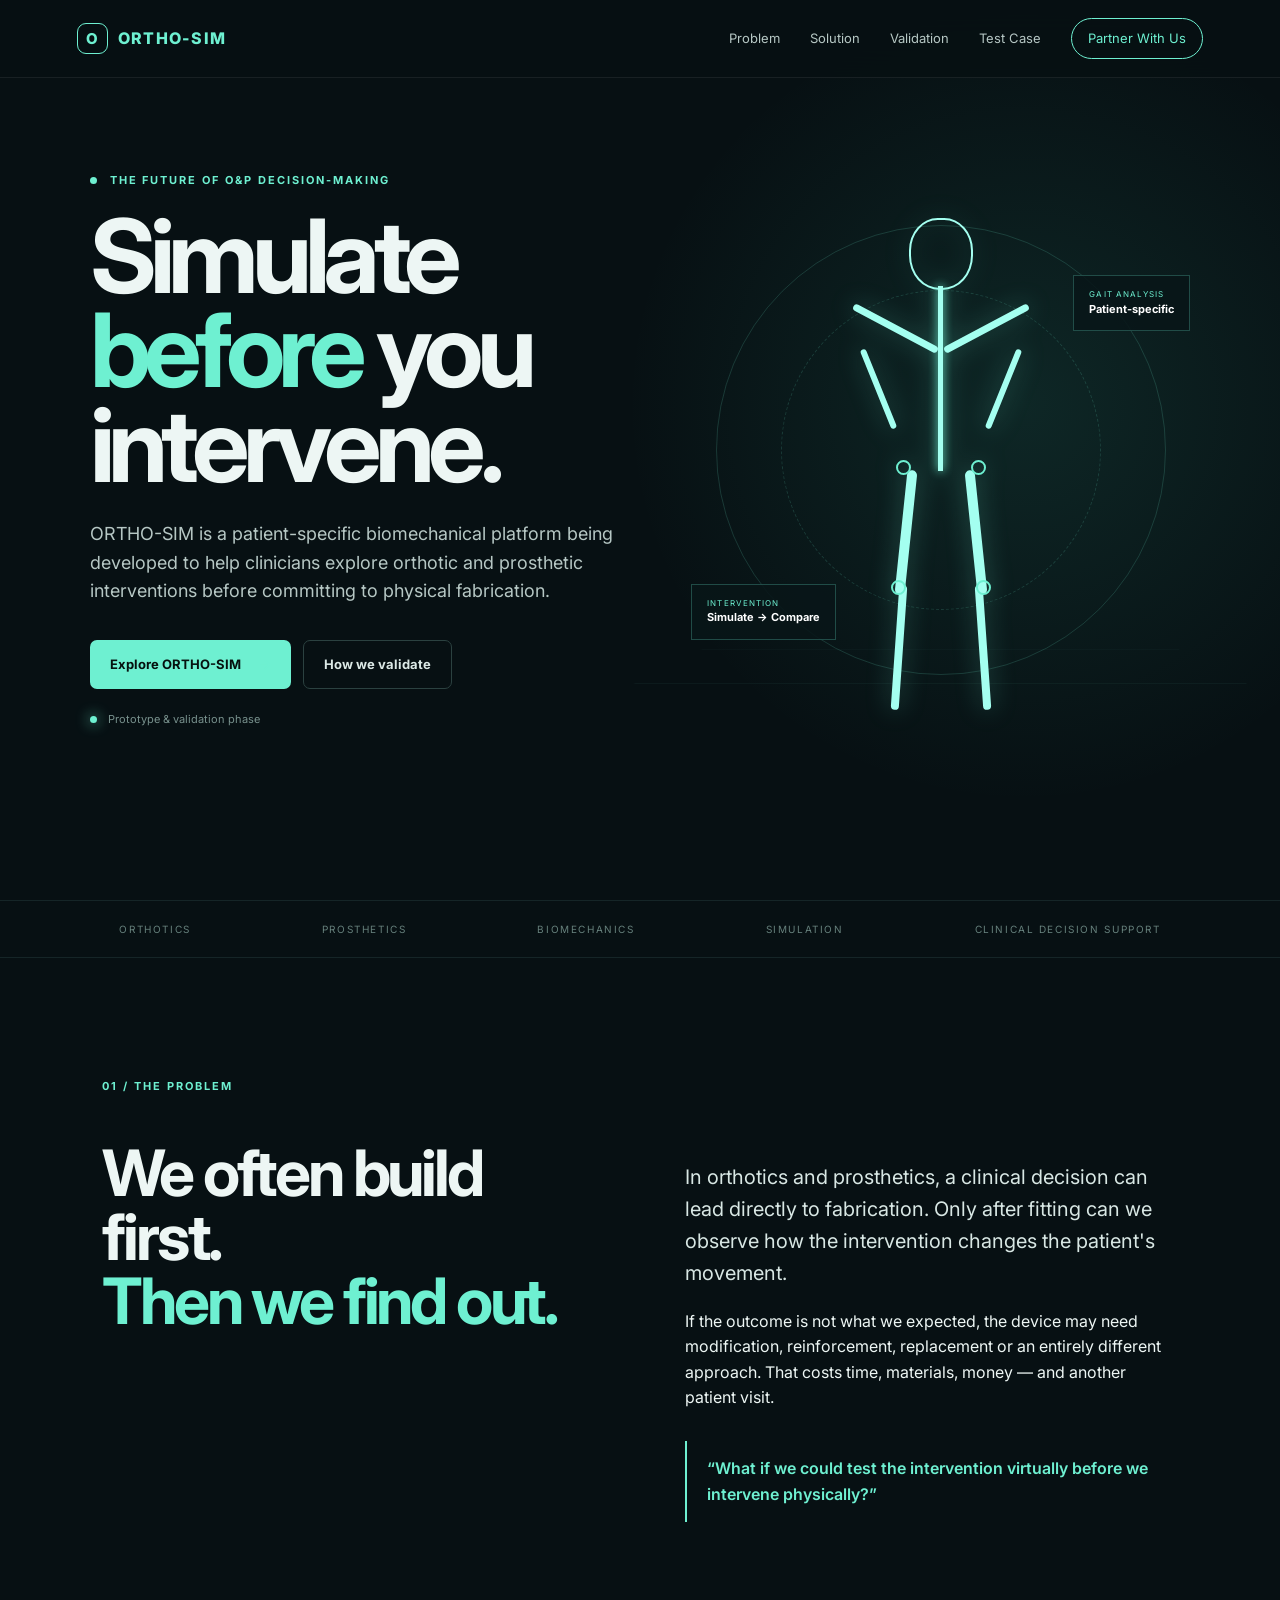
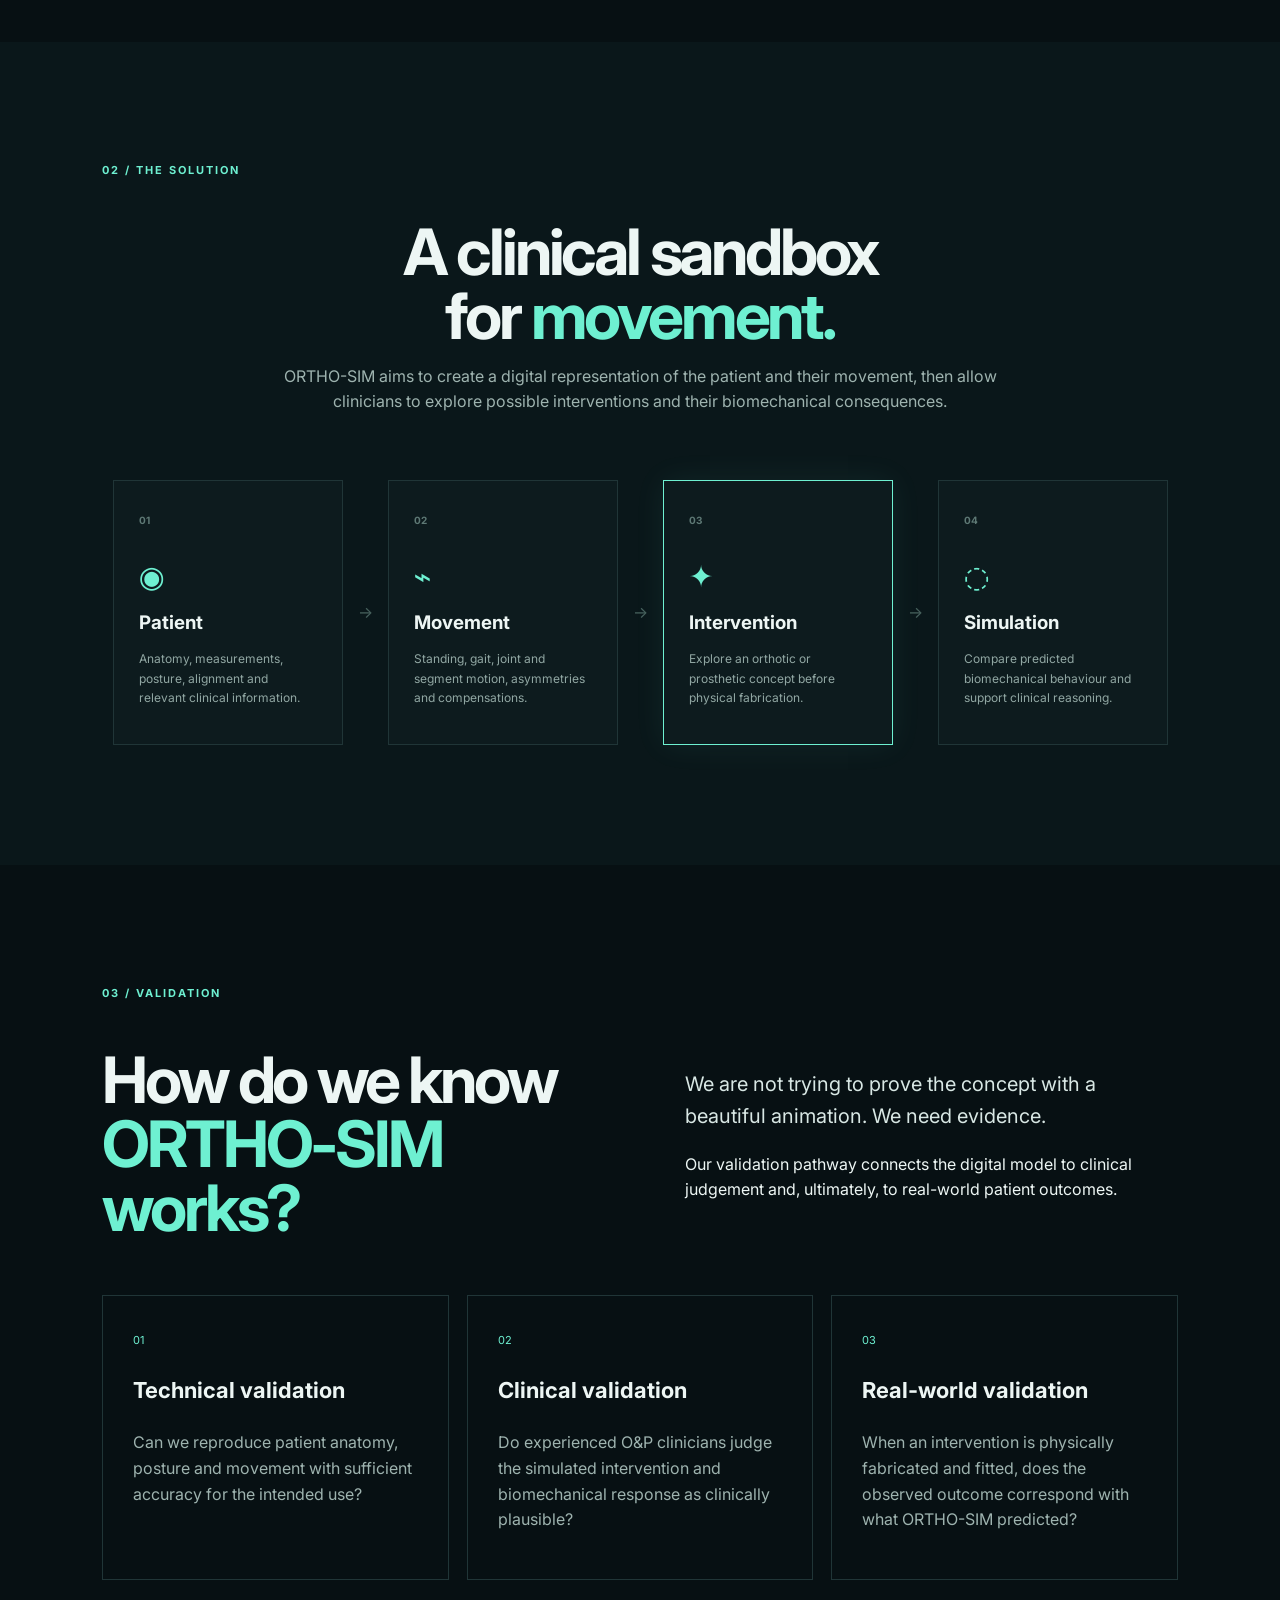
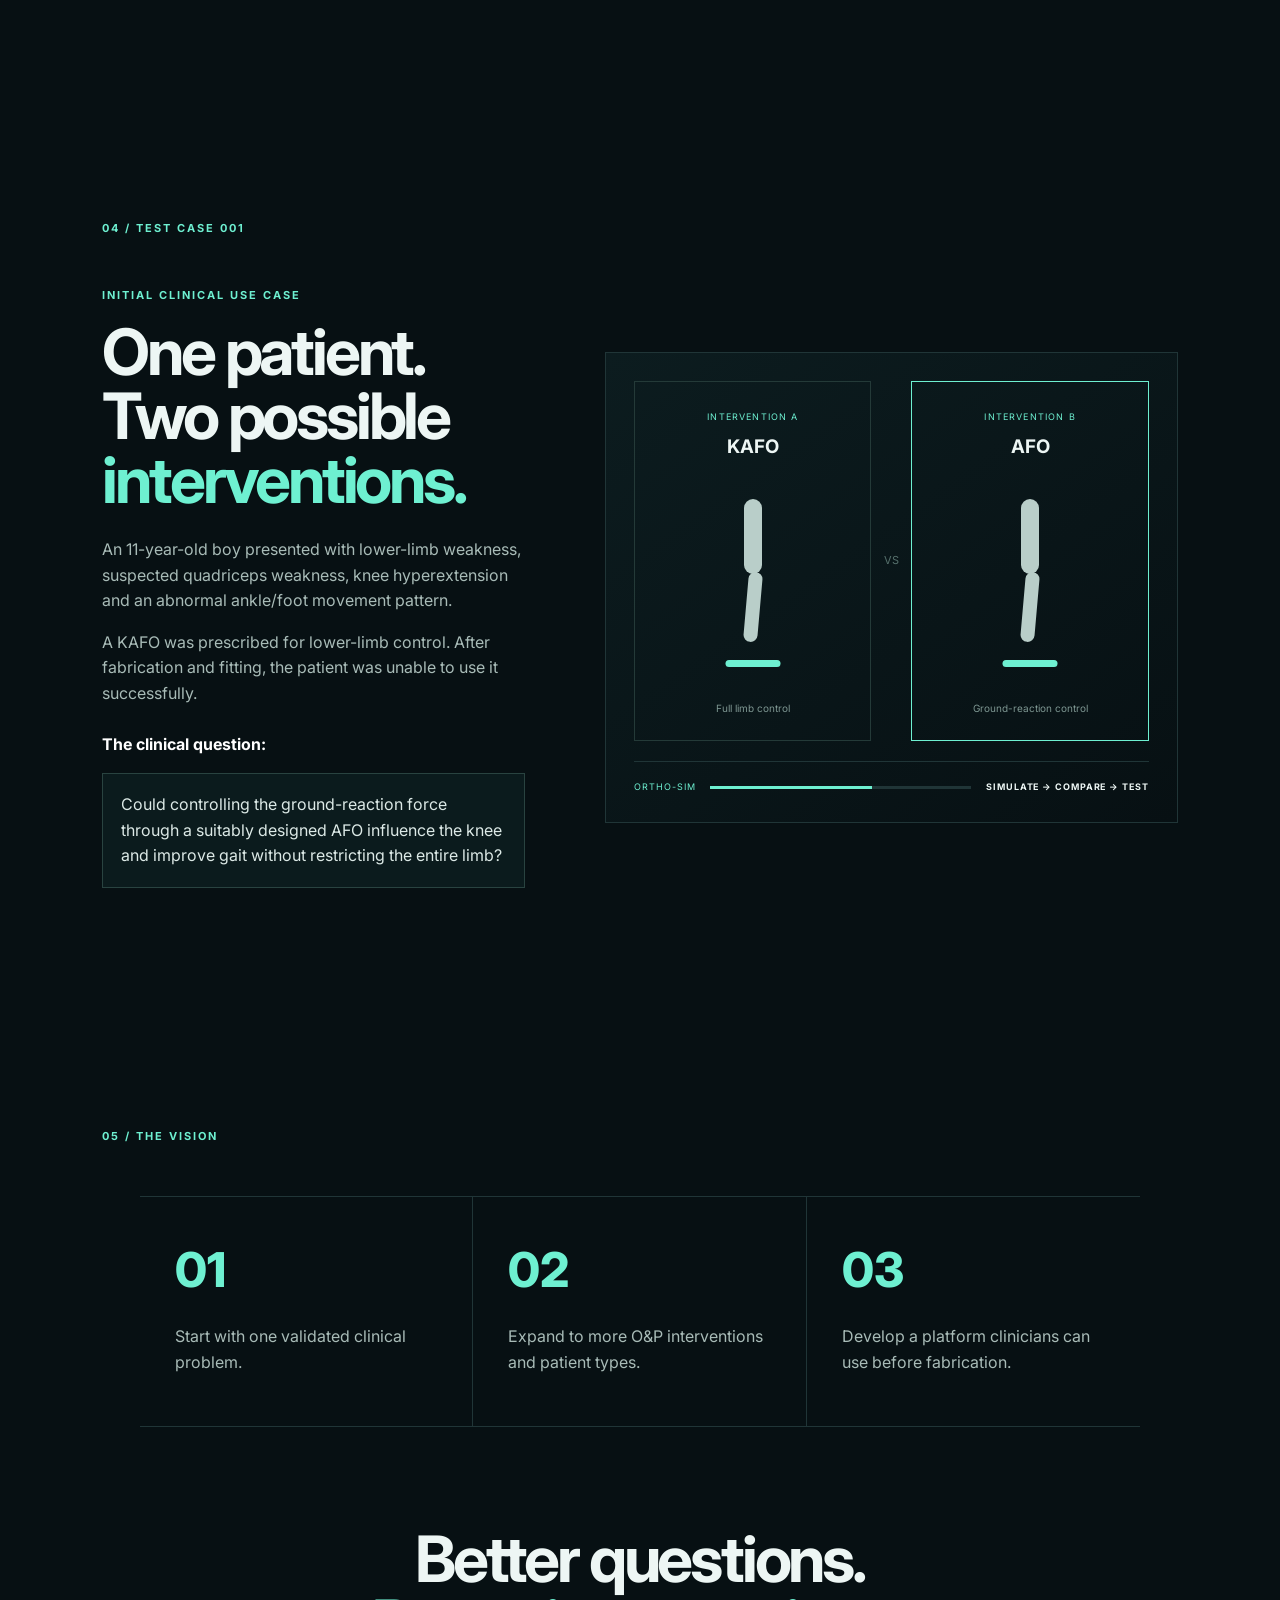
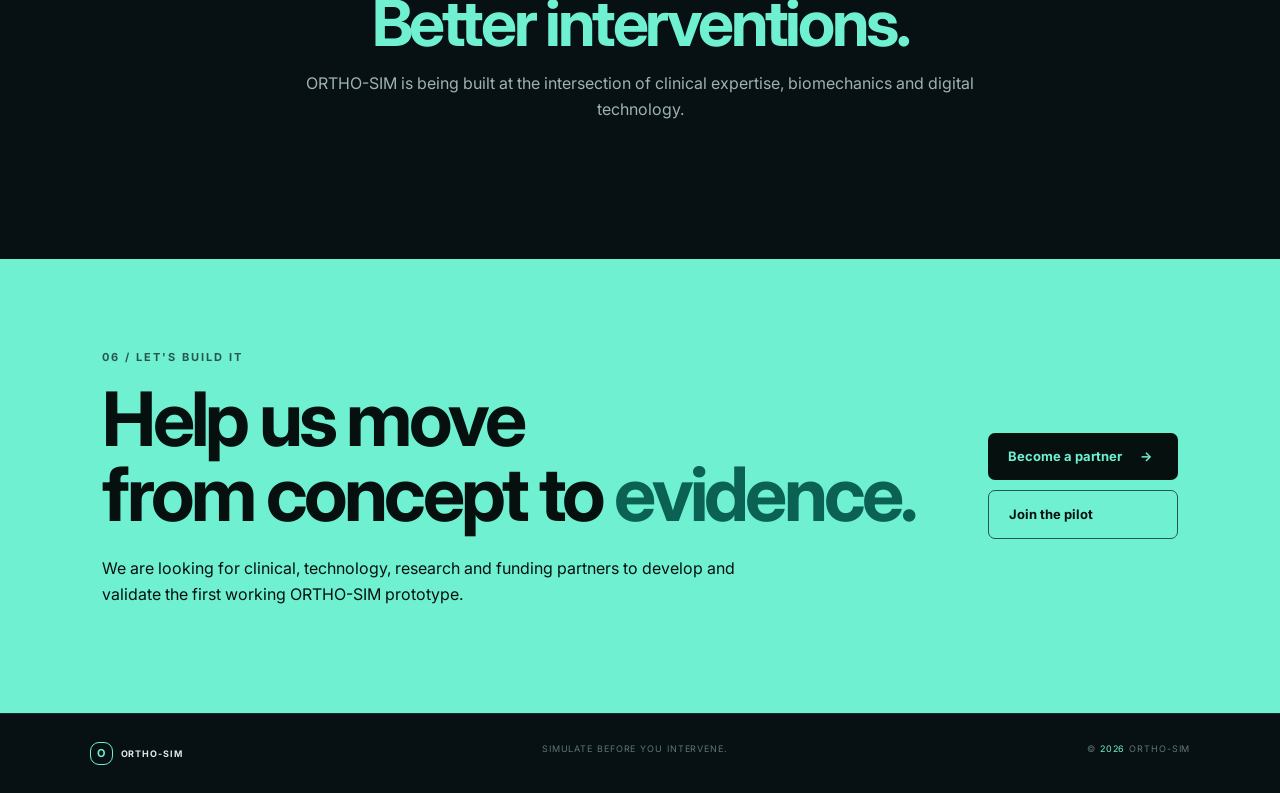
==== index.html @ 78d106e2 "Add files via upload" ====
<!DOCTYPE html>
<html lang="en">
<head>
  <meta charset="UTF-8">
  <meta name="viewport" content="width=device-width, initial-scale=1.0">
  <meta name="description" content="ORTHO-SIM — Simulate Before You Intervene. Patient-specific biomechanical simulation for orthotic and prosthetic decision-making.">
  <title>ORTHO-SIM | Simulate Before You Intervene</title>
  <link rel="preconnect" href="https://fonts.googleapis.com">
  <link rel="preconnect" href="https://fonts.gstatic.com" crossorigin>
  <link href="https://fonts.googleapis.com/css2?family=Inter:wght@400;500;600;700;800&display=swap" rel="stylesheet">
  <link rel="stylesheet" href="style.css">
</head>
<body>
<header class="nav">
  <a class="brand" href="#top" aria-label="ORTHO-SIM home">
    <span class="brand-mark">O</span><span>ORTHO<span class="accent">-SIM</span></span>
  </a>
  <button class="menu" aria-label="Open menu" onclick="document.body.classList.toggle('nav-open')">☰</button>
  <nav>
    <a href="#problem">Problem</a>
    <a href="#solution">Solution</a>
    <a href="#validation">Validation</a>
    <a href="#case">Test Case</a>
    <a class="nav-cta" href="#partner">Partner With Us</a>
  </nav>
</header>

<main id="top">
<section class="hero">
  <div class="hero-grid">
    <div class="hero-copy">
      <div class="eyebrow"><span></span> THE FUTURE OF O&amp;P DECISION-MAKING</div>
      <h1>Simulate<br><em>before</em> you intervene.</h1>
      <p class="hero-lead">ORTHO-SIM is a patient-specific biomechanical platform being developed to help clinicians explore orthotic and prosthetic interventions before committing to physical fabrication.</p>
      <div class="hero-actions">
        <a class="button primary" href="#solution">Explore ORTHO-SIM <span>→</span></a>
        <a class="button ghost" href="#validation">How we validate</a>
      </div>
      <div class="status"><span class="pulse"></span> Prototype &amp; validation phase</div>
    </div>

    <div class="hero-visual">
      <div class="scan-ring ring1"></div><div class="scan-ring ring2"></div>
      <div class="skeleton">
        <div class="skull"></div>
        <div class="spine"></div>
        <div class="bone arm a1"></div><div class="bone arm a2"></div>
        <div class="bone forearm f1"></div><div class="bone forearm f2"></div>
        <div class="bone thigh t1"></div><div class="bone thigh t2"></div>
        <div class="bone shin s1"></div><div class="bone shin s2"></div>
        <div class="joint j1"></div><div class="joint j2"></div><div class="joint j3"></div><div class="joint j4"></div>
      </div>
      <div class="data-card card-top"><span>GAIT ANALYSIS</span><strong>Patient-specific</strong></div>
      <div class="data-card card-bottom"><span>INTERVENTION</span><strong>Simulate → Compare</strong></div>
      <div class="grid-floor"></div>
    </div>
  </div>
</section>

<section class="ticker">
  <div>ORTHOTICS</div><div>PROSTHETICS</div><div>BIOMECHANICS</div><div>SIMULATION</div><div>CLINICAL DECISION SUPPORT</div>
</section>

<section class="section" id="problem">
  <div class="section-tag">01 / THE PROBLEM</div>
  <div class="split">
    <div><h2>We often build first.<br><span>Then we find out.</span></h2></div>
    <div>
      <p class="large">In orthotics and prosthetics, a clinical decision can lead directly to fabrication. Only after fitting can we observe how the intervention changes the patient's movement.</p>
      <p>If the outcome is not what we expected, the device may need modification, reinforcement, replacement or an entirely different approach. That costs time, materials, money — and another patient visit.</p>
      <div class="quote">“What if we could test the intervention virtually before we intervene physically?”</div>
    </div>
  </div>
</section>

<section class="section dark" id="solution">
  <div class="section-tag">02 / THE SOLUTION</div>
  <div class="center-head">
    <h2>A clinical sandbox<br>for <span>movement.</span></h2>
    <p>ORTHO-SIM aims to create a digital representation of the patient and their movement, then allow clinicians to explore possible interventions and their biomechanical consequences.</p>
  </div>
  <div class="process">
    <div class="process-card"><b>01</b><div class="icon">◉</div><h3>Patient</h3><p>Anatomy, measurements, posture, alignment and relevant clinical information.</p></div>
    <div class="arrow">→</div>
    <div class="process-card"><b>02</b><div class="icon">⌁</div><h3>Movement</h3><p>Standing, gait, joint and segment motion, asymmetries and compensations.</p></div>
    <div class="arrow">→</div>
    <div class="process-card highlight"><b>03</b><div class="icon">✦</div><h3>Intervention</h3><p>Explore an orthotic or prosthetic concept before physical fabrication.</p></div>
    <div class="arrow">→</div>
    <div class="process-card"><b>04</b><div class="icon">◌</div><h3>Simulation</h3><p>Compare predicted biomechanical behaviour and support clinical reasoning.</p></div>
  </div>
</section>

<section class="section" id="validation">
  <div class="section-tag">03 / VALIDATION</div>
  <div class="split validation-intro">
    <div><h2>How do we know<br><span>ORTHO-SIM works?</span></h2></div>
    <div><p class="large">We are not trying to prove the concept with a beautiful animation. We need evidence.</p><p>Our validation pathway connects the digital model to clinical judgement and, ultimately, to real-world patient outcomes.</p></div>
  </div>
  <div class="validation-grid">
    <div class="v-card"><span>01</span><h3>Technical validation</h3><p>Can we reproduce patient anatomy, posture and movement with sufficient accuracy for the intended use?</p></div>
    <div class="v-card"><span>02</span><h3>Clinical validation</h3><p>Do experienced O&amp;P clinicians judge the simulated intervention and biomechanical response as clinically plausible?</p></div>
    <div class="v-card"><span>03</span><h3>Real-world validation</h3><p>When an intervention is physically fabricated and fitted, does the observed outcome correspond with what ORTHO-SIM predicted?</p></div>
  </div>
</section>

<section class="section case" id="case">
  <div class="section-tag">04 / TEST CASE 001</div>
  <div class="case-layout">
    <div class="case-copy">
      <div class="case-label">INITIAL CLINICAL USE CASE</div>
      <h2>One patient.<br>Two possible<br><span>interventions.</span></h2>
      <p>An 11-year-old boy presented with lower-limb weakness, suspected quadriceps weakness, knee hyperextension and an abnormal ankle/foot movement pattern.</p>
      <p>A KAFO was prescribed for lower-limb control. After fabrication and fitting, the patient was unable to use it successfully.</p>
      <p class="strong">The clinical question:</p>
      <div class="case-question">Could controlling the ground-reaction force through a suitably designed AFO influence the knee and improve gait without restricting the entire limb?</div>
    </div>
    <div class="case-visual">
      <div class="compare">
        <div class="compare-col"><span>INTERVENTION A</span><h3>KAFO</h3><div class="leg diagram"><i></i><b></b><em></em></div><small>Full limb control</small></div>
        <div class="vs">VS</div>
        <div class="compare-col active"><span>INTERVENTION B</span><h3>AFO</h3><div class="leg diagram"><i></i><b></b><em></em></div><small>Ground-reaction control</small></div>
      </div>
      <div class="sim-bar"><span>ORTHO-SIM</span><div><i></i></div><strong>SIMULATE → COMPARE → TEST</strong></div>
    </div>
  </div>
</section>

<section class="section future">
  <div class="section-tag">05 / THE VISION</div>
  <div class="vision-box">
    <div><div class="big-number">01</div><p>Start with one validated clinical problem.</p></div>
    <div><div class="big-number">02</div><p>Expand to more O&amp;P interventions and patient types.</p></div>
    <div><div class="big-number">03</div><p>Develop a platform clinicians can use before fabrication.</p></div>
  </div>
  <div class="center-head final-head">
    <h2>Better questions.<br><span>Better interventions.</span></h2>
    <p>ORTHO-SIM is being built at the intersection of clinical expertise, biomechanics and digital technology.</p>
  </div>
</section>

<section class="partner" id="partner">
  <div class="partner-inner">
    <div>
      <div class="section-tag">06 / LET'S BUILD IT</div>
      <h2>Help us move<br>from concept to <span>evidence.</span></h2>
      <p>We are looking for clinical, technology, research and funding partners to develop and validate the first working ORTHO-SIM prototype.</p>
    </div>
    <div class="partner-actions">
      <a class="button primary" href="mailto:hello@orthosim.co.za">Become a partner <span>→</span></a>
      <a class="button light" href="mailto:hello@orthosim.co.za?subject=ORTHO-SIM%20Pilot%20Interest">Join the pilot</a>
    </div>
  </div>
</section>
</main>

<footer>
  <div class="footer-brand"><span class="brand-mark">O</span> ORTHO-SIM</div>
  <div>SIMULATE BEFORE YOU INTERVENE.</div>
  <div>© <span id="year"></span> ORTHO-SIM</div>
</footer>

<script>
  document.getElementById('year').textContent = new Date().getFullYear();
  document.querySelectorAll('nav a').forEach(a => a.addEventListener('click', () => document.body.classList.remove('nav-open')));
</script>
</body>
</html>
---- style.css ----
*{box-sizing:border-box}html{scroll-behavior:smooth}body{margin:0;background:#071013;color:#edf6f4;font-family:Inter,system-ui,sans-serif;line-height:1.6}a{color:inherit;text-decoration:none}.nav{position:fixed;z-index:20;top:0;left:0;right:0;height:78px;padding:0 6vw;display:flex;align-items:center;justify-content:space-between;background:rgba(7,16,19,.82);backdrop-filter:blur(18px);border-bottom:1px solid rgba(255,255,255,.07)}.brand{display:flex;gap:10px;align-items:center;font-weight:800;letter-spacing:.08em}.brand-mark{display:grid;place-items:center;width:31px;height:31px;border:1px solid #6ef0d1;border-radius:9px;color:#6ef0d1;font-size:15px}.accent,span{color:#6ef0d1}.nav nav{display:flex;align-items:center;gap:30px;font-size:13px;color:#b6c7c4}.nav nav a:hover{color:#fff}.nav-cta{border:1px solid #6ef0d1;border-radius:99px;padding:9px 16px;color:#6ef0d1!important}.menu{display:none;background:none;border:0;color:white;font-size:25px}.hero{min-height:100vh;padding:150px 7vw 90px;position:relative;overflow:hidden;background:radial-gradient(circle at 80% 45%,rgba(65,205,175,.12),transparent 35%),#071013}.hero-grid{max-width:1250px;margin:auto;display:grid;grid-template-columns:1.05fr .95fr;align-items:center;gap:50px}.eyebrow,.section-tag,.case-label{font-size:11px;letter-spacing:.18em;color:#6ef0d1;font-weight:700}.eyebrow span{display:inline-block;width:7px;height:7px;border-radius:50%;background:#6ef0d1;margin-right:8px}.hero h1{font-size:clamp(54px,8vw,105px);line-height:.92;letter-spacing:-.065em;margin:20px 0 28px}.hero h1 em{font-style:normal;color:#6ef0d1}.hero-lead{font-size:18px;color:#b6c7c4;max-width:620px}.hero-actions{display:flex;gap:12px;flex-wrap:wrap;margin:34px 0 22px}.button{display:inline-flex;gap:18px;align-items:center;padding:13px 20px;border-radius:7px;font-weight:700;font-size:13px}.button.primary{background:#6ef0d1;color:#06110f}.button.ghost{border:1px solid #2b4140;color:#dce9e6}.button.light{border:1px solid rgba(255,255,255,.25);color:white}.status{font-size:11px;color:#78918d}.pulse{display:inline-block;width:7px;height:7px;background:#6ef0d1;border-radius:50%;margin-right:8px;box-shadow:0 0 14px #6ef0d1}.hero-visual{height:600px;position:relative;display:grid;place-items:center}.scan-ring{position:absolute;border:1px solid rgba(110,240,209,.16);border-radius:50%;aspect-ratio:1}.ring1{width:450px}.ring2{width:320px;border-style:dashed}.grid-floor{position:absolute;bottom:35px;width:100%;height:120px;background:linear-gradient(90deg,transparent 49.5%,rgba(110,240,209,.09) 50%,transparent 50.5%),linear-gradient(rgba(110,240,209,.09) 1px,transparent 1px);background-size:50px 50px;transform:perspective(180px) rotateX(55deg);opacity:.45}.skeleton{width:210px;height:480px;position:relative;z-index:2;filter:drop-shadow(0 0 12px rgba(110,240,209,.3))}.skull{position:absolute;width:64px;height:72px;border:2px solid #a4fff0;border-radius:45% 45% 48% 48%;left:73px;top:8px}.spine{position:absolute;left:102px;top:76px;height:185px;width:5px;background:#a4fff0;box-shadow:0 0 10px #6ef0d1}.bone{position:absolute;background:#a4fff0;border-radius:99px}.arm{height:7px;width:95px;top:115px}.a1{left:12px;transform:rotate(28deg)}.a2{right:12px;transform:rotate(-28deg)}.forearm{height:6px;width:85px;top:176px}.f1{left:0;transform:rotate(68deg)}.f2{right:0;transform:rotate(-68deg)}.thigh{height:125px;width:10px;top:260px}.t1{left:65px;transform:rotate(6deg)}.t2{right:65px;transform:rotate(-6deg)}.shin{height:125px;width:8px;top:375px}.s1{left:59px;transform:rotate(4deg)}.s2{right:59px;transform:rotate(-4deg)}.joint{position:absolute;width:15px;height:15px;border:2px solid #6ef0d1;border-radius:50%}.j1{top:250px;left:60px}.j2{top:250px;right:60px}.j3{top:370px;left:55px}.j4{top:370px;right:55px}.data-card{position:absolute;z-index:4;padding:12px 15px;background:rgba(8,22,24,.88);border:1px solid rgba(110,240,209,.25);font-size:9px;letter-spacing:.12em}.data-card span{display:block;font-size:8px}.data-card strong{font-size:11px;letter-spacing:0;color:#fff}.card-top{right:0;top:125px}.card-bottom{left:0;bottom:110px}.ticker{display:flex;justify-content:space-around;gap:20px;padding:20px 5vw;border-top:1px solid #152527;border-bottom:1px solid #152527;color:#66807c;font-size:10px;letter-spacing:.16em}.section{padding:120px 8vw;max-width:1450px;margin:auto}.section.dark{max-width:none;background:#0a171a}.split{max-width:1200px;margin:45px auto 0;display:grid;grid-template-columns:1fr 1fr;gap:90px}.section h2{font-size:clamp(43px,5vw,75px);line-height:1;letter-spacing:-.05em;margin:0}.section h2 span,.center-head h2 span,.case h2 span,.final-head h2 span{color:#6ef0d1}.large{font-size:20px;color:#d8e7e4}.quote{border-left:2px solid #6ef0d1;padding:15px 20px;margin-top:30px;color:#6ef0d1;font-weight:600}.center-head{text-align:center;max-width:750px;margin:40px auto 65px}.center-head p{color:#9eb3af}.process{max-width:1250px;margin:auto;display:flex;align-items:stretch;justify-content:center}.process-card{width:230px;padding:25px;border:1px solid #203537;background:#0d1b1e;position:relative}.process-card.highlight{border-color:#6ef0d1;box-shadow:0 0 30px rgba(110,240,209,.07)}.process-card>b{font-size:10px;color:#5e7975}.process-card .icon{font-size:30px;color:#6ef0d1;margin:20px 0 8px}.process-card h3{margin:0}.process-card p{font-size:12px;color:#91a7a3}.arrow{display:grid;place-items:center;width:45px;color:#48625e}.validation-intro{margin-bottom:55px}.validation-grid{max-width:1200px;margin:auto;display:grid;grid-template-columns:repeat(3,1fr);gap:18px}.v-card{padding:30px;border:1px solid #203537;min-height:230px}.v-card>span{font-size:11px}.v-card h3{font-size:22px}.v-card p{color:#9eb3af}.case{background:#071013;max-width:none}.case-layout{max-width:1200px;margin:50px auto 0;display:grid;grid-template-columns:.85fr 1.15fr;gap:80px;align-items:center}.case-copy h2{margin:15px 0 25px}.case-copy p{color:#a8bbb7}.case-copy .strong{color:#fff;font-weight:700;margin-top:25px}.case-question{padding:18px;border:1px solid #294340;background:#0b1b1d;color:#dce9e6}.case-visual{border:1px solid #203537;padding:28px;background:linear-gradient(145deg,#0c1c1f,#071013)}.compare{display:grid;grid-template-columns:1fr 40px 1fr;align-items:center;text-align:center}.compare-col{padding:20px;border:1px solid #243a38}.compare-col.active{border-color:#6ef0d1}.compare-col>span{font-size:9px;letter-spacing:.13em}.compare-col h3{margin:5px 0 12px}.compare-col small{color:#7e9792;font-size:10px}.vs{color:#56706c;font-size:11px}.diagram{height:220px;position:relative}.diagram i,.diagram b,.diagram em{position:absolute;display:block;background:#b9cec9;border-radius:10px}.diagram i{width:18px;height:75px;left:50%;top:25px;transform:translateX(-50%)}.diagram b{width:14px;height:70px;left:50%;top:98px;transform:translateX(-50%) rotate(5deg)}.diagram em{width:55px;height:7px;left:50%;bottom:27px;transform:translateX(-50%);background:#6ef0d1}.sim-bar{margin-top:20px;border-top:1px solid #203537;padding-top:18px;display:grid;grid-template-columns:auto 1fr auto;gap:15px;align-items:center;font-size:9px;letter-spacing:.1em}.sim-bar div{height:3px;background:#203537}.sim-bar div i{display:block;width:62%;height:100%;background:#6ef0d1}.vision-box{max-width:1000px;margin:50px auto 100px;display:grid;grid-template-columns:repeat(3,1fr);border-top:1px solid #203537;border-bottom:1px solid #203537}.vision-box>div{padding:35px;border-right:1px solid #203537}.vision-box>div:last-child{border:0}.big-number{font-size:48px;color:#6ef0d1;font-weight:800}.vision-box p{color:#a8bbb7}.final-head{margin-bottom:0}.partner{padding:90px 8vw;background:#6ef0d1;color:#06110f}.partner-inner{max-width:1150px;margin:auto;display:flex;justify-content:space-between;align-items:center;gap:60px}.partner .section-tag{color:#28564d}.partner h2{font-size:clamp(45px,6vw,75px);line-height:1;margin:15px 0 25px;letter-spacing:-.05em}.partner h2 span{color:#0b6153}.partner p{max-width:650px}.partner-actions{display:flex;flex-direction:column;gap:10px;min-width:190px}.partner .primary{background:#06110f;color:#6ef0d1}.partner .light{border-color:#28564d;color:#06110f}footer{padding:28px 7vw;display:flex;justify-content:space-between;color:#5e7773;font-size:9px;letter-spacing:.1em;border-top:1px solid #17282a}.footer-brand{color:#dce9e6;font-weight:700;display:flex;align-items:center;gap:8px}.footer-brand .brand-mark{width:23px;height:23px;font-size:11px}@media(max-width:900px){.nav nav{display:none}.menu{display:block}.nav-open nav{display:flex;position:absolute;top:78px;left:0;right:0;background:#071013;padding:25px;flex-direction:column}.hero-grid,.split,.case-layout{grid-template-columns:1fr}.hero-visual{height:500px}.process{flex-wrap:wrap}.arrow{height:30px}.validation-grid{grid-template-columns:1fr}.partner-inner{flex-direction:column;align-items:flex-start}.vision-box{grid-template-columns:1fr}.vision-box>div{border-right:0;border-bottom:1px solid #203537}.ticker{flex-wrap:wrap}.section{padding:85px 7vw}}@media(max-width:500px){.hero{padding-left:6vw;padding-right:6vw}.hero h1{font-size:58px}.hero-visual{transform:scale(.8);margin:-30px}.process-card{width:100%}.arrow{width:100%}.compare{grid-template-columns:1fr}.vs{padding:10px}.sim-bar{grid-template-columns:1fr}.footer{flex-direction:column;gap:12px}footer{flex-direction:column;gap:12px}}
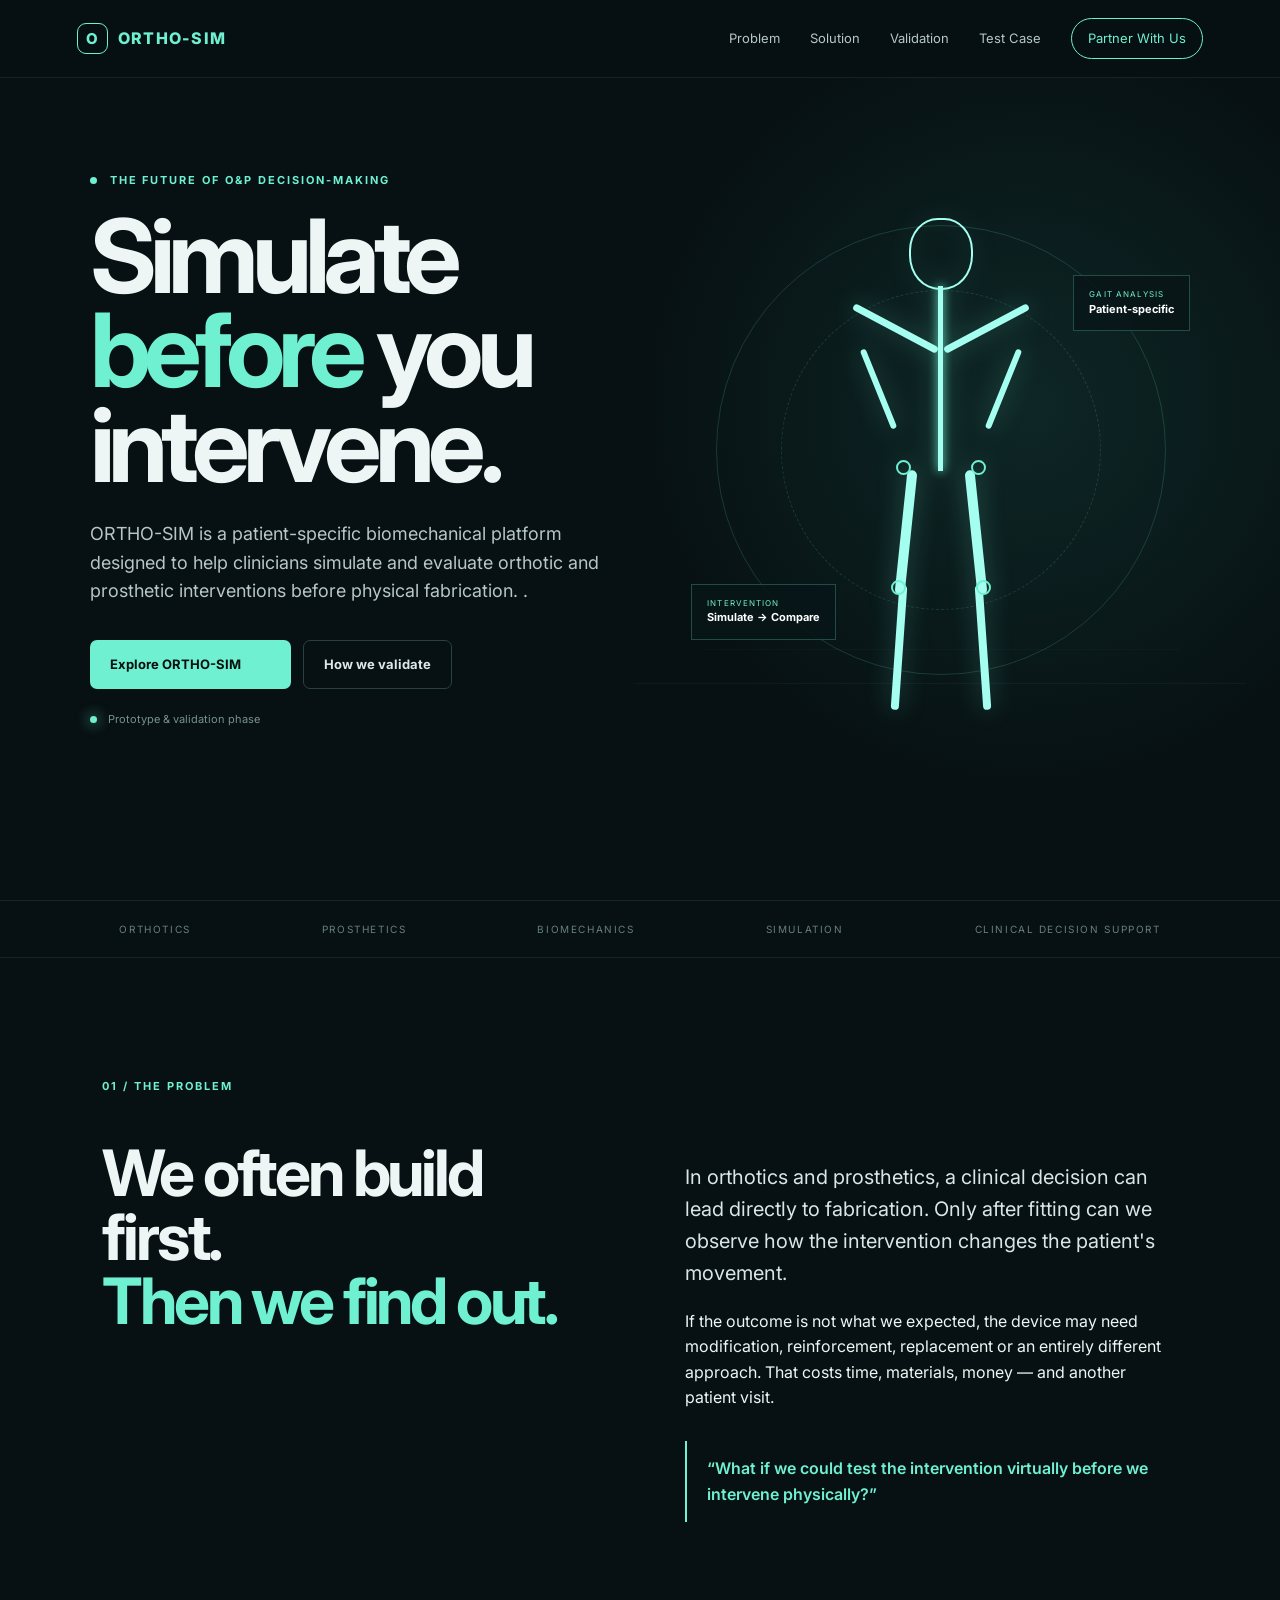
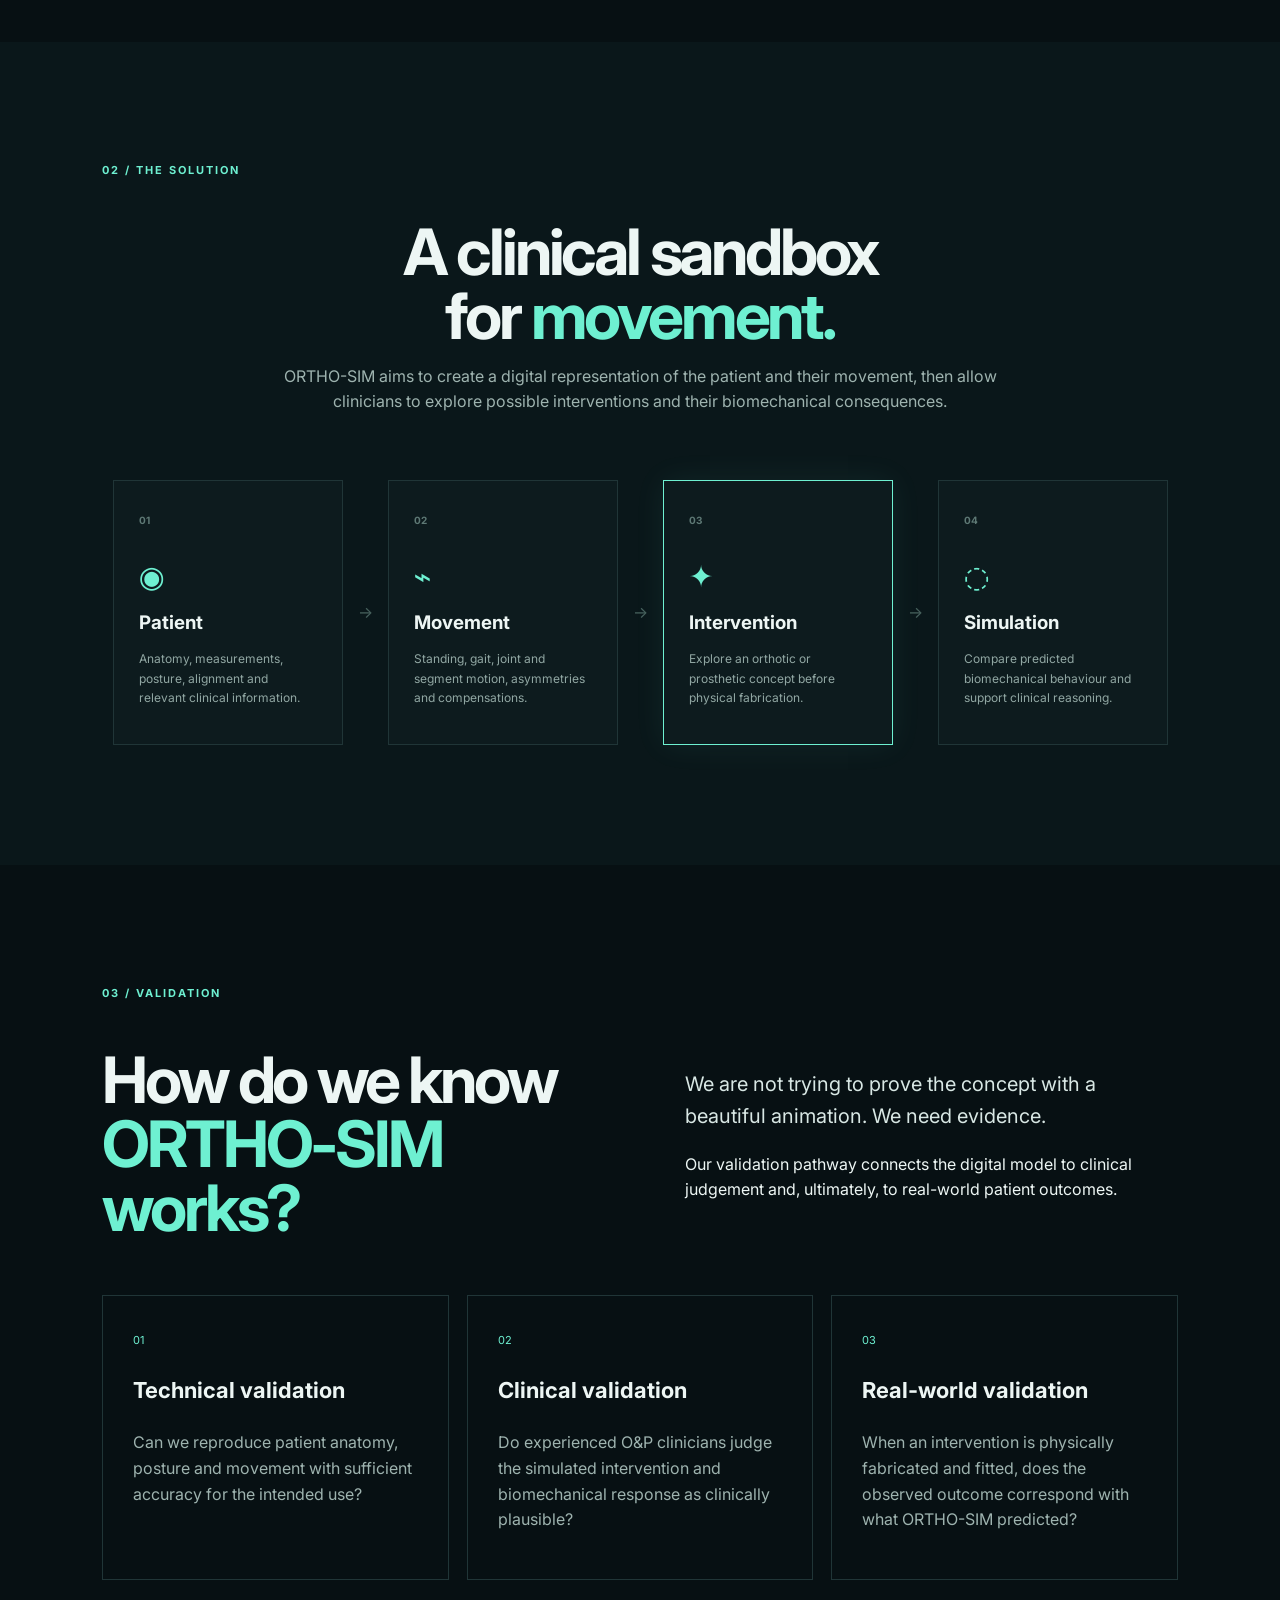
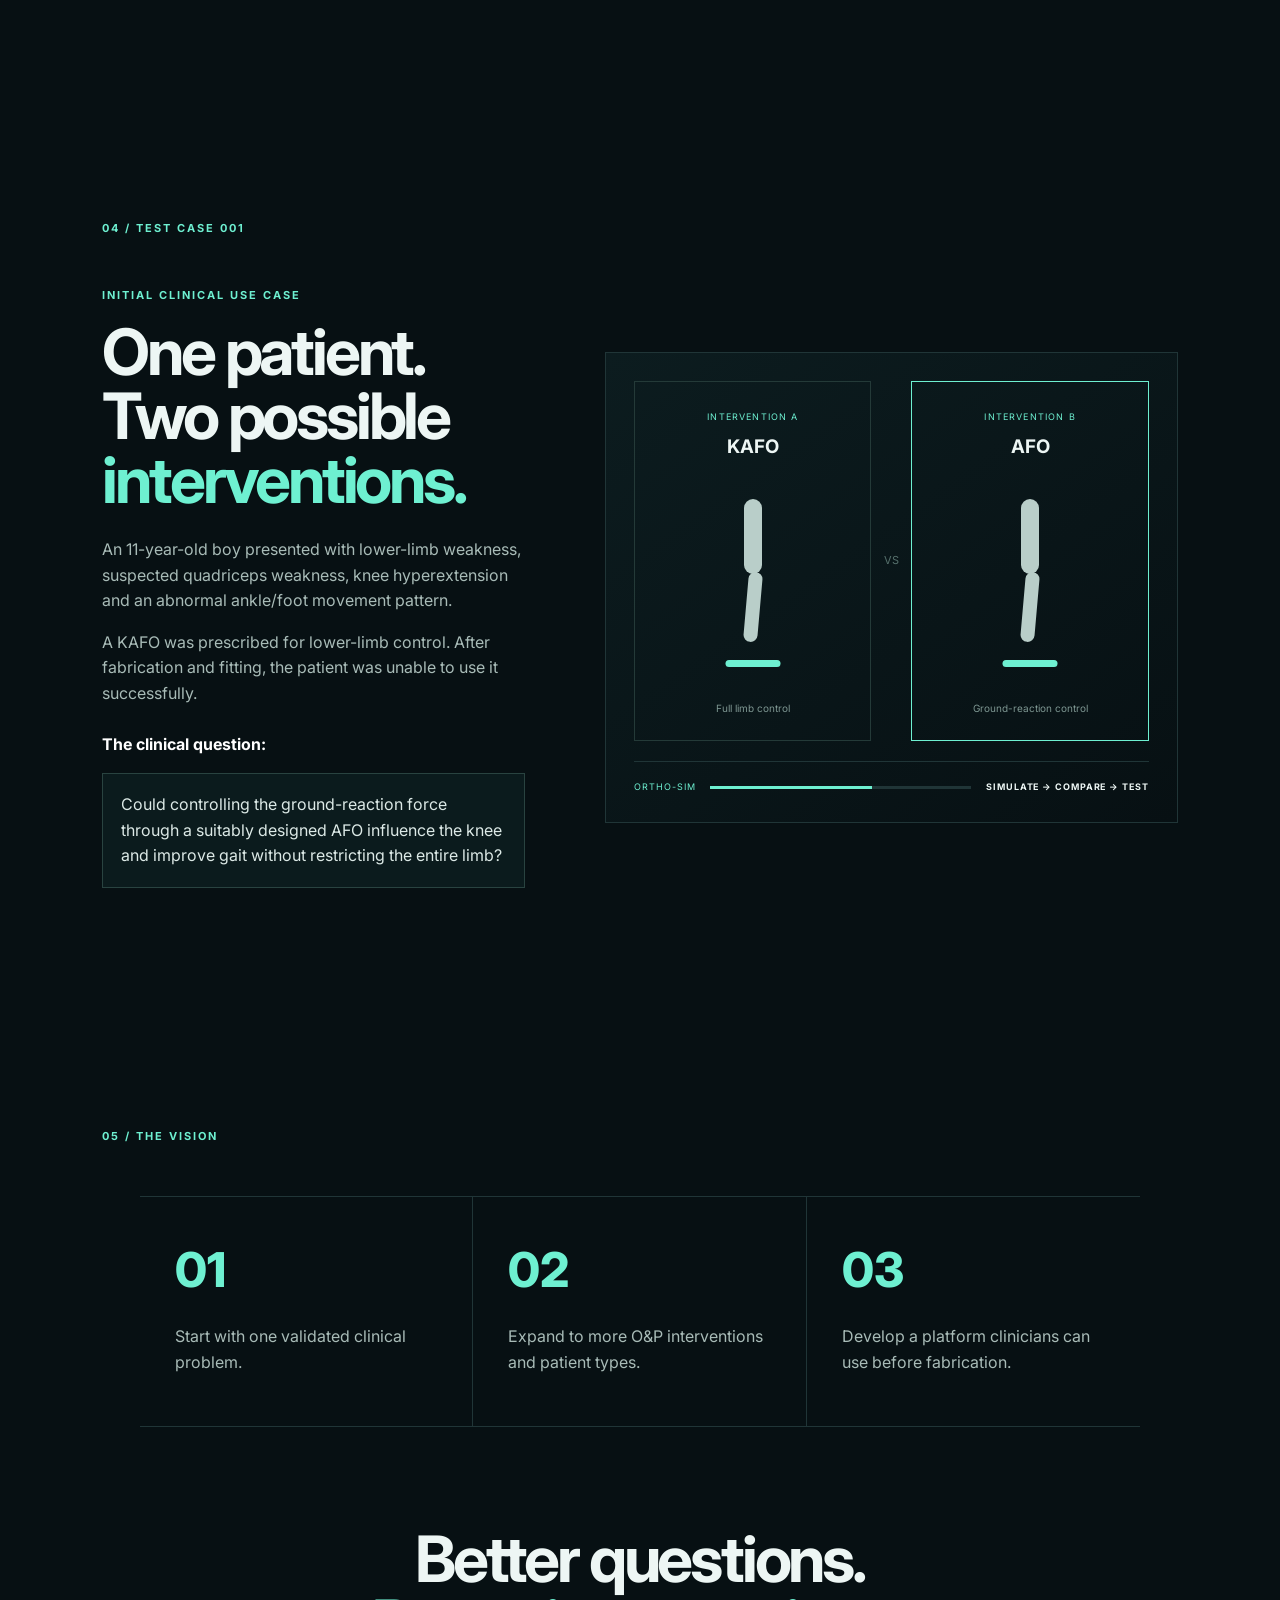
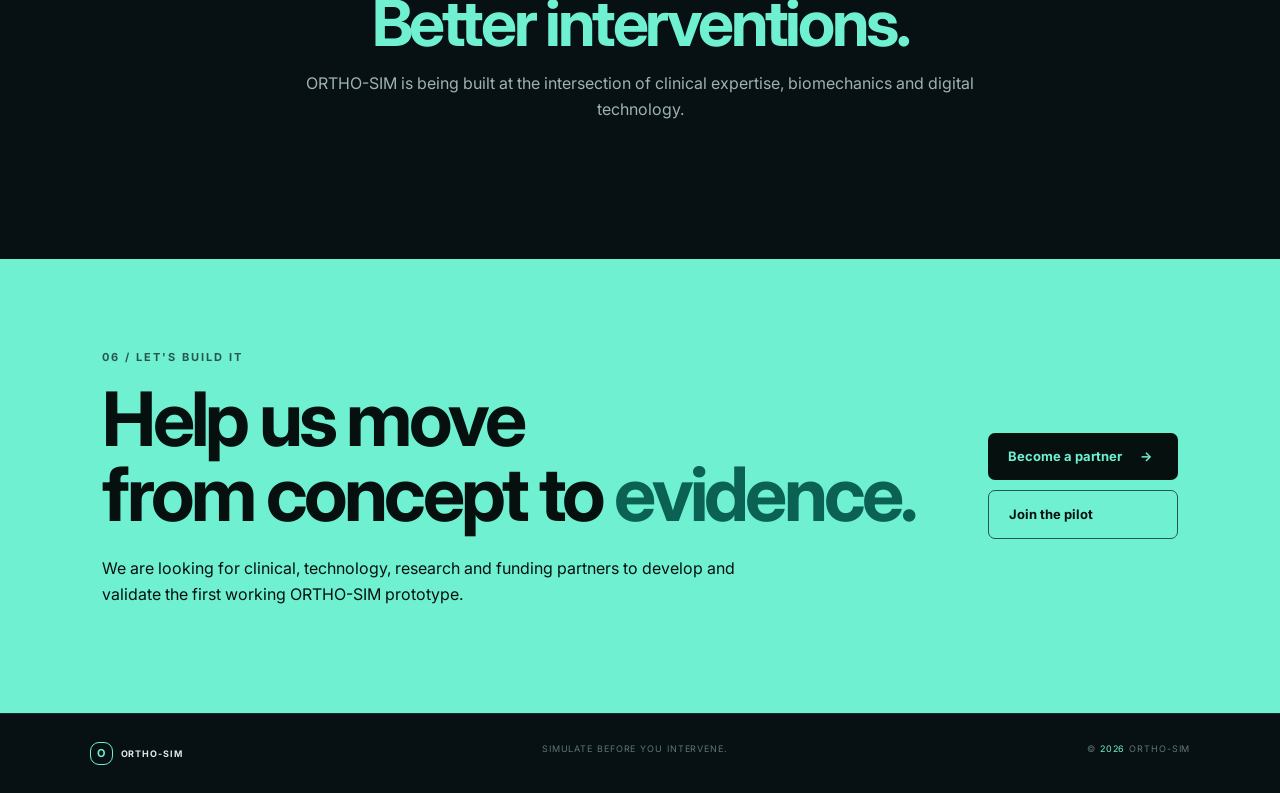
==== commit da03d30d: "Revise ORTHO-SIM description for clarity Updated the description of the ORTHO-SIM platform to clarif" ====
--- a/index.html
+++ b/index.html
@@ -31,7 +31,7 @@
     <div class="hero-copy">
       <div class="eyebrow"><span></span> THE FUTURE OF O&amp;P DECISION-MAKING</div>
       <h1>Simulate<br><em>before</em> you intervene.</h1>
-      <p class="hero-lead">ORTHO-SIM is a patient-specific biomechanical platform being developed to help clinicians explore orthotic and prosthetic interventions before committing to physical fabrication.</p>
+      <p class="hero-lead">ORTHO-SIM is a patient-specific biomechanical platform designed to help clinicians simulate and evaluate orthotic and prosthetic interventions before physical fabrication.  .</p>
       <div class="hero-actions">
         <a class="button primary" href="#solution">Explore ORTHO-SIM <span>→</span></a>
         <a class="button ghost" href="#validation">How we validate</a>
